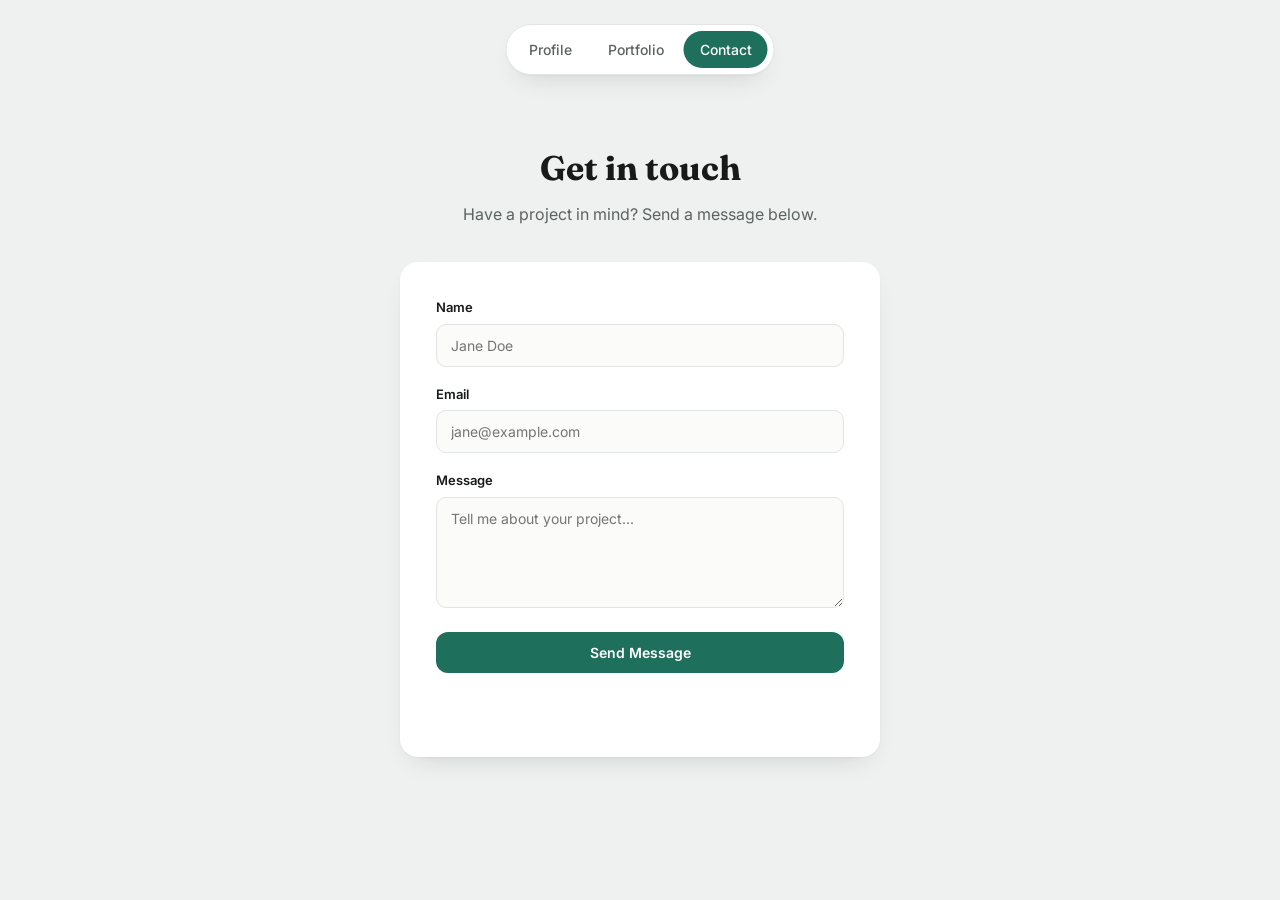
==== contact.html @ 059f6272 "Personal Portfolio" ====
<!DOCTYPE html>
<html lang="en">
<head>
<meta charset="UTF-8">
<meta name="viewport" content="width=device-width, initial-scale=1.0">
<title>Contact — Alex Carter</title>
<link rel="preconnect" href="https://fonts.googleapis.com">
<link href="https://fonts.googleapis.com/css2?family=Fraunces:wght@500;600&family=Inter:wght@400;500;600&display=swap" rel="stylesheet">
<link rel="stylesheet" href="styles.css">
</head>
<body>

<nav class="site-nav">
  <a href="index.html">Profile</a>
  <a href="portfolio.html">Portfolio</a>
  <a href="contact.html" class="active">Contact</a>
</nav>

<div class="page" style="max-width: 480px;">
  <div class="page-header">
    <h1>Get in touch</h1>
    <p>Have a project in mind? Send a message below.</p>
  </div>

  <div class="contact-layout">
    <form id="contact-form">
      <div class="form-row">
        <label for="name">Name</label>
        <input type="text" id="name" name="name" placeholder="Jane Doe" required>
      </div>
      <div class="form-row">
        <label for="email">Email</label>
        <input type="email" id="email" name="email" placeholder="jane@example.com" required>
      </div>
      <div class="form-row">
        <label for="message">Message</label>
        <textarea id="message" name="message" rows="5" placeholder="Tell me about your project..." required></textarea>
      </div>
      <button type="submit" class="btn btn-primary" style="width:100%;">Send Message</button>
      <p class="form-status" id="form-status"></p>
    </form>
  </div>
</div>

<script src="script.js"></script>
</body>
</html>
---- styles.css ----
/* ============================================
   Tokens
   ============================================ */
:root {
  --bg: #EEF1F0;
  --surface: #FFFFFF;
  --ink: #171A19;
  --ink-soft: #5B6360;
  --line: #E1E5E3;
  --accent: #1E6F5C;       /* deep pine */
  --accent-soft: #E4F0EC;  /* pale pine tint */
  --amber: #C97A2B;        /* warm clay, used sparingly */
  --radius: 18px;
  --shadow: 0 1px 2px rgba(23,26,25,0.04), 0 12px 28px -14px rgba(23,26,25,0.18);
  --font-head: "Fraunces", Georgia, serif;
  --font-body: "Inter", system-ui, -apple-system, "Segoe UI", sans-serif;
}

* { box-sizing: border-box; }

html, body {
  margin: 0;
  padding: 0;
}

body {
  background: var(--bg);
  color: var(--ink);
  font-family: var(--font-body);
  min-height: 100vh;
  display: flex;
  align-items: center;
  justify-content: center;
  padding: 48px 20px;
  line-height: 1.5;
}

a { color: inherit; }

/* subtle site nav shown on portfolio/contact pages */
.site-nav {
  position: fixed;
  top: 24px;
  left: 50%;
  transform: translateX(-50%);
  display: flex;
  gap: 4px;
  background: var(--surface);
  border: 1px solid var(--line);
  border-radius: 999px;
  padding: 6px;
  box-shadow: var(--shadow);
  z-index: 10;
}

.site-nav a {
  text-decoration: none;
  font-size: 14px;
  font-weight: 500;
  color: var(--ink-soft);
  padding: 8px 16px;
  border-radius: 999px;
  transition: background 0.15s ease, color 0.15s ease;
}

.site-nav a:hover {
  color: var(--ink);
  background: var(--accent-soft);
}

.site-nav a.active {
  color: #fff;
  background: var(--accent);
}

/* ============================================
   Profile Card (index.html)
   ============================================ */
.card {
  background: var(--surface);
  border-radius: var(--radius);
  box-shadow: var(--shadow);
  width: 100%;
  max-width: 400px;
  padding: 40px 32px 32px;
  text-align: center;
}

.avatar-wrap {
  width: 128px;
  height: 128px;
  margin: 0 auto 24px;
  position: relative;
}

.avatar-wrap img {
  width: 100%;
  height: 100%;
  object-fit: cover;
  border-radius: 50%;
  border: 3px solid var(--accent);
  display: block;
}

.name {
  font-family: var(--font-head);
  font-size: 30px;
  font-weight: 600;
  margin: 0 0 4px;
  letter-spacing: -0.01em;
}

.role {
  color: var(--accent);
  font-weight: 600;
  font-size: 14px;
  margin: 0 0 20px;
}

.bio {
  color: var(--ink-soft);
  font-size: 15px;
  margin: 0 0 24px;
  max-width: 32ch;
  margin-left: auto;
  margin-right: auto;
}

.section-label {
  font-family: var(--font-head);
  font-size: 15px;
  font-weight: 600;
  margin: 0 0 12px;
}

.skills {
  display: flex;
  flex-wrap: wrap;
  gap: 8px;
  justify-content: center;
  margin-bottom: 28px;
}

.skill-pill {
  background: var(--accent-soft);
  color: var(--accent);
  font-size: 13px;
  font-weight: 600;
  padding: 7px 16px;
  border-radius: 999px;
  border: none;
  cursor: default;
  transition: transform 0.15s ease, background 0.15s ease;
}

.skill-pill:hover {
  background: var(--accent);
  color: #fff;
  transform: translateY(-1px);
}

.stats {
  display: flex;
  border-top: 1px solid var(--line);
  border-bottom: 1px solid var(--line);
  padding: 20px 0;
  margin-bottom: 24px;
}

.stat {
  flex: 1;
}

.stat + .stat {
  border-left: 1px solid var(--line);
}

.stat-num {
  font-family: var(--font-head);
  font-size: 22px;
  font-weight: 600;
  color: var(--accent);
  display: block;
}

.stat-label {
  font-size: 12px;
  color: var(--ink-soft);
}

.actions {
  display: flex;
  gap: 10px;
}

.btn {
  flex: 1;
  padding: 12px 16px;
  border-radius: 12px;
  font-size: 14px;
  font-weight: 600;
  text-decoration: none;
  border: none;
  cursor: pointer;
  transition: opacity 0.15s ease, transform 0.15s ease;
  font-family: inherit;
}

.btn:hover {
  transform: translateY(-1px);
}

.btn-primary {
  background: var(--accent);
  color: #fff;
}

.btn-secondary {
  background: var(--ink);
  color: #fff;
}

/* ============================================
   Portfolio page
   ============================================ */
.page {
  width: 100%;
  max-width: 720px;
}

.page-header {
  text-align: center;
  margin-bottom: 36px;
}

.page-header h1 {
  font-family: var(--font-head);
  font-size: 34px;
  margin: 0 0 8px;
}

.page-header p {
  color: var(--ink-soft);
  margin: 0;
}

.project-grid {
  display: grid;
  grid-template-columns: repeat(2, 1fr);
  gap: 16px;
}

.project-card {
  background: var(--surface);
  border-radius: var(--radius);
  box-shadow: var(--shadow);
  padding: 24px;
}

.project-tag {
  display: inline-block;
  font-size: 12px;
  font-weight: 600;
  color: var(--amber);
  background: #FBEEE0;
  padding: 4px 10px;
  border-radius: 999px;
  margin-bottom: 12px;
}

.project-card h3 {
  font-family: var(--font-head);
  font-size: 19px;
  margin: 0 0 8px;
}

.project-card p {
  color: var(--ink-soft);
  font-size: 14px;
  margin: 0 0 14px;
}

.project-stack {
  font-size: 12px;
  color: var(--ink-soft);
  border-top: 1px solid var(--line);
  padding-top: 12px;
}

/* ============================================
   Contact page
   ============================================ */
.contact-layout {
  background: var(--surface);
  border-radius: var(--radius);
  box-shadow: var(--shadow);
  padding: 36px;
}

.form-row {
  margin-bottom: 18px;
}

.form-row label {
  display: block;
  font-size: 13px;
  font-weight: 600;
  margin-bottom: 6px;
}

.form-row input,
.form-row textarea {
  width: 100%;
  padding: 12px 14px;
  border: 1px solid var(--line);
  border-radius: 10px;
  font-family: inherit;
  font-size: 14px;
  color: var(--ink);
  background: #FBFBFA;
  resize: vertical;
}

.form-row input:focus,
.form-row textarea:focus {
  outline: 2px solid var(--accent);
  outline-offset: 1px;
  background: #fff;
}

.form-status {
  margin-top: 14px;
  font-size: 14px;
  color: var(--accent);
  font-weight: 600;
  min-height: 20px;
}

/* ============================================
   Responsive
   ============================================ */
@media (max-width: 520px) {
  .project-grid {
    grid-template-columns: 1fr;
  }
  .site-nav {
    top: 12px;
  }
}

@media (prefers-reduced-motion: reduce) {
  * {
    transition: none !important;
  }
}
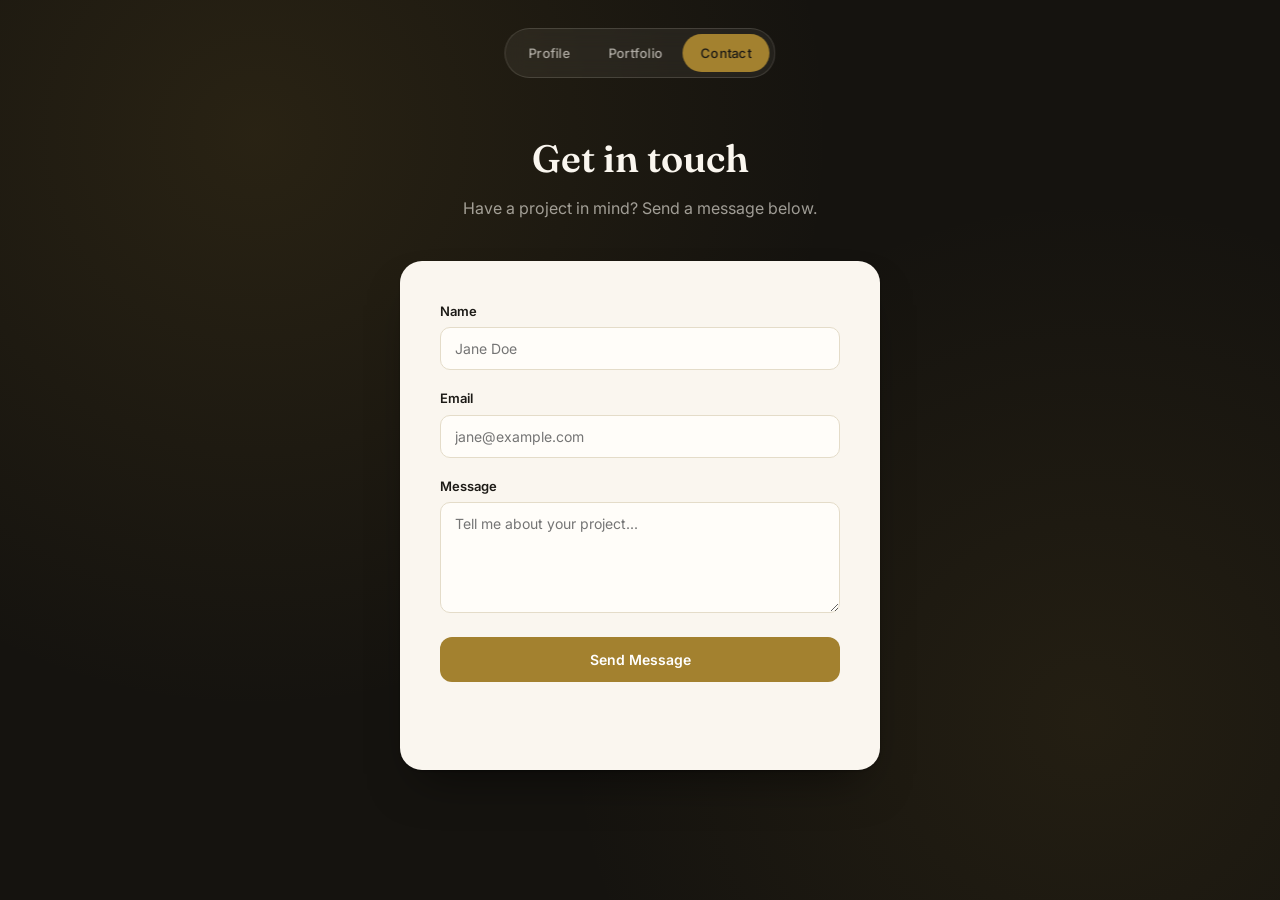
==== commit 73f9ab35: "Portfolio" ====
--- a/styles.css
+++ b/styles.css
@@ -2,16 +2,16 @@
    Tokens
    ============================================ */
 :root {
-  --bg: #EEF1F0;
-  --surface: #FFFFFF;
-  --ink: #171A19;
-  --ink-soft: #5B6360;
-  --line: #E1E5E3;
-  --accent: #1E6F5C;       /* deep pine */
-  --accent-soft: #E4F0EC;  /* pale pine tint */
-  --amber: #C97A2B;        /* warm clay, used sparingly */
-  --radius: 18px;
-  --shadow: 0 1px 2px rgba(23,26,25,0.04), 0 12px 28px -14px rgba(23,26,25,0.18);
+  --bg: #15130F;
+  --surface: #FAF6EF;
+  --ink: #1C1A16;
+  --ink-soft: #6E6759;
+  --line: #E4DCC9;
+  --gold: #A3812F;
+  --gold-deep: #7C611F;
+  --gold-tint: #F1E7CE;
+  --radius: 22px;
+  --shadow: 0 1px 2px rgba(0,0,0,0.3), 0 24px 48px -20px rgba(0,0,0,0.55);
   --font-head: "Fraunces", Georgia, serif;
   --font-body: "Inter", system-ui, -apple-system, "Segoe UI", sans-serif;
 }
@@ -25,52 +25,55 @@
 
 body {
   background: var(--bg);
-  color: var(--ink);
+  background-image:
+    radial-gradient(circle at 20% 15%, rgba(163,129,47,0.14), transparent 45%),
+    radial-gradient(circle at 85% 80%, rgba(163,129,47,0.10), transparent 40%);
+  color: var(--surface);
   font-family: var(--font-body);
   min-height: 100vh;
   display: flex;
   align-items: center;
   justify-content: center;
-  padding: 48px 20px;
-  line-height: 1.5;
+  padding: 56px 20px;
+  line-height: 1.55;
 }
 
 a { color: inherit; }
 
-/* subtle site nav shown on portfolio/contact pages */
+/* ---------- nav ---------- */
 .site-nav {
   position: fixed;
-  top: 24px;
+  top: 28px;
   left: 50%;
   transform: translateX(-50%);
   display: flex;
-  gap: 4px;
-  background: var(--surface);
-  border: 1px solid var(--line);
+  gap: 2px;
+  background: rgba(250,246,239,0.06);
+  border: 1px solid rgba(250,246,239,0.14);
+  backdrop-filter: blur(10px);
   border-radius: 999px;
-  padding: 6px;
-  box-shadow: var(--shadow);
+  padding: 5px;
   z-index: 10;
 }
 
 .site-nav a {
   text-decoration: none;
-  font-size: 14px;
+  font-size: 13px;
+  letter-spacing: 0.02em;
   font-weight: 500;
-  color: var(--ink-soft);
-  padding: 8px 16px;
+  color: rgba(250,246,239,0.65);
+  padding: 9px 18px;
   border-radius: 999px;
-  transition: background 0.15s ease, color 0.15s ease;
+  transition: background 0.2s ease, color 0.2s ease;
 }
 
 .site-nav a:hover {
-  color: var(--ink);
-  background: var(--accent-soft);
+  color: var(--surface);
 }
 
 .site-nav a.active {
-  color: #fff;
-  background: var(--accent);
+  color: #1C1A16;
+  background: var(--gold);
 }
 
 /* ============================================
@@ -82,55 +85,70 @@
   box-shadow: var(--shadow);
   width: 100%;
   max-width: 400px;
-  padding: 40px 32px 32px;
-  text-align: center;
-}
-
+  overflow: hidden;
+}
+
+/* photo bleeds flush to the card's own edges - no padding, no circle */
 .avatar-wrap {
-  width: 128px;
-  height: 128px;
-  margin: 0 auto 24px;
+  width: 100%;
+  aspect-ratio: 4 / 3;
   position: relative;
+  background: #0E0D0B;
 }
 
 .avatar-wrap img {
   width: 100%;
   height: 100%;
   object-fit: cover;
-  border-radius: 50%;
-  border: 3px solid var(--accent);
+  object-position: center 20%;
   display: block;
 }
 
+.avatar-wrap::after {
+  content: "";
+  position: absolute;
+  inset: 0;
+  background: linear-gradient(180deg, rgba(0,0,0,0) 55%, rgba(15,13,10,0.82) 100%);
+}
+
+.card-body {
+  padding: 28px 32px 32px;
+  text-align: center;
+}
+
 .name {
   font-family: var(--font-head);
-  font-size: 30px;
+  font-size: 32px;
   font-weight: 600;
   margin: 0 0 4px;
   letter-spacing: -0.01em;
+  color: var(--ink);
 }
 
 .role {
-  color: var(--accent);
-  font-weight: 600;
-  font-size: 14px;
-  margin: 0 0 20px;
+  color: var(--gold-deep);
+  font-weight: 600;
+  font-size: 13px;
+  letter-spacing: 0.04em;
+  margin: 0 0 22px;
 }
 
 .bio {
   color: var(--ink-soft);
   font-size: 15px;
-  margin: 0 0 24px;
-  max-width: 32ch;
+  margin: 0 0 26px;
+  max-width: 30ch;
   margin-left: auto;
   margin-right: auto;
 }
 
 .section-label {
   font-family: var(--font-head);
-  font-size: 15px;
-  font-weight: 600;
-  margin: 0 0 12px;
+  font-style: italic;
+  font-size: 16px;
+  font-weight: 500;
+  color: var(--ink);
+  margin: 0 0 14px;
 }
 
 .skills {
@@ -142,29 +160,28 @@
 }
 
 .skill-pill {
-  background: var(--accent-soft);
-  color: var(--accent);
+  background: transparent;
+  color: var(--gold-deep);
   font-size: 13px;
   font-weight: 600;
-  padding: 7px 16px;
+  padding: 7px 18px;
   border-radius: 999px;
-  border: none;
+  border: 1px solid var(--gold);
   cursor: default;
-  transition: transform 0.15s ease, background 0.15s ease;
+  transition: background 0.2s ease, color 0.2s ease;
 }
 
 .skill-pill:hover {
-  background: var(--accent);
+  background: var(--gold);
   color: #fff;
-  transform: translateY(-1px);
 }
 
 .stats {
   display: flex;
   border-top: 1px solid var(--line);
   border-bottom: 1px solid var(--line);
-  padding: 20px 0;
-  margin-bottom: 24px;
+  padding: 22px 0;
+  margin-bottom: 26px;
 }
 
 .stat {
@@ -177,14 +194,15 @@
 
 .stat-num {
   font-family: var(--font-head);
-  font-size: 22px;
-  font-weight: 600;
-  color: var(--accent);
+  font-size: 23px;
+  font-weight: 600;
+  color: var(--ink);
   display: block;
 }
 
 .stat-label {
-  font-size: 12px;
+  font-size: 11px;
+  letter-spacing: 0.02em;
   color: var(--ink-soft);
 }
 
@@ -195,14 +213,14 @@
 
 .btn {
   flex: 1;
-  padding: 12px 16px;
+  padding: 13px 16px;
   border-radius: 12px;
   font-size: 14px;
   font-weight: 600;
   text-decoration: none;
-  border: none;
+  border: 1px solid transparent;
   cursor: pointer;
-  transition: opacity 0.15s ease, transform 0.15s ease;
+  transition: opacity 0.15s ease, transform 0.15s ease, background 0.15s ease;
   font-family: inherit;
 }
 
@@ -211,13 +229,23 @@
 }
 
 .btn-primary {
-  background: var(--accent);
+  background: var(--gold);
   color: #fff;
 }
 
+.btn-primary:hover {
+  background: var(--gold-deep);
+}
+
 .btn-secondary {
+  background: transparent;
+  color: var(--ink);
+  border: 1px solid var(--ink);
+}
+
+.btn-secondary:hover {
   background: var(--ink);
-  color: #fff;
+  color: var(--surface);
 }
 
 /* ============================================
@@ -225,22 +253,24 @@
    ============================================ */
 .page {
   width: 100%;
-  max-width: 720px;
+  max-width: 740px;
 }
 
 .page-header {
   text-align: center;
-  margin-bottom: 36px;
+  margin-bottom: 40px;
+  color: var(--surface);
 }
 
 .page-header h1 {
   font-family: var(--font-head);
-  font-size: 34px;
+  font-size: 38px;
+  font-weight: 600;
   margin: 0 0 8px;
 }
 
 .page-header p {
-  color: var(--ink-soft);
+  color: rgba(250,246,239,0.6);
   margin: 0;
 }
 
@@ -254,30 +284,32 @@
   background: var(--surface);
   border-radius: var(--radius);
   box-shadow: var(--shadow);
-  padding: 24px;
+  padding: 26px;
 }
 
 .project-tag {
   display: inline-block;
-  font-size: 12px;
-  font-weight: 600;
-  color: var(--amber);
-  background: #FBEEE0;
-  padding: 4px 10px;
+  font-size: 11px;
+  font-weight: 600;
+  letter-spacing: 0.03em;
+  color: var(--gold-deep);
+  border: 1px solid var(--gold);
+  padding: 4px 12px;
   border-radius: 999px;
-  margin-bottom: 12px;
+  margin-bottom: 14px;
 }
 
 .project-card h3 {
   font-family: var(--font-head);
-  font-size: 19px;
+  font-size: 20px;
+  color: var(--ink);
   margin: 0 0 8px;
 }
 
 .project-card p {
   color: var(--ink-soft);
   font-size: 14px;
-  margin: 0 0 14px;
+  margin: 0 0 16px;
 }
 
 .project-stack {
@@ -294,7 +326,7 @@
   background: var(--surface);
   border-radius: var(--radius);
   box-shadow: var(--shadow);
-  padding: 36px;
+  padding: 40px;
 }
 
 .form-row {
@@ -305,6 +337,7 @@
   display: block;
   font-size: 13px;
   font-weight: 600;
+  color: var(--ink);
   margin-bottom: 6px;
 }
 
@@ -317,21 +350,20 @@
   font-family: inherit;
   font-size: 14px;
   color: var(--ink);
-  background: #FBFBFA;
+  background: #FFFDF9;
   resize: vertical;
 }
 
 .form-row input:focus,
 .form-row textarea:focus {
-  outline: 2px solid var(--accent);
+  outline: 2px solid var(--gold);
   outline-offset: 1px;
-  background: #fff;
 }
 
 .form-status {
   margin-top: 14px;
   font-size: 14px;
-  color: var(--accent);
+  color: var(--gold-deep);
   font-weight: 600;
   min-height: 20px;
 }
@@ -344,7 +376,7 @@
     grid-template-columns: 1fr;
   }
   .site-nav {
-    top: 12px;
+    top: 14px;
   }
 }
 
